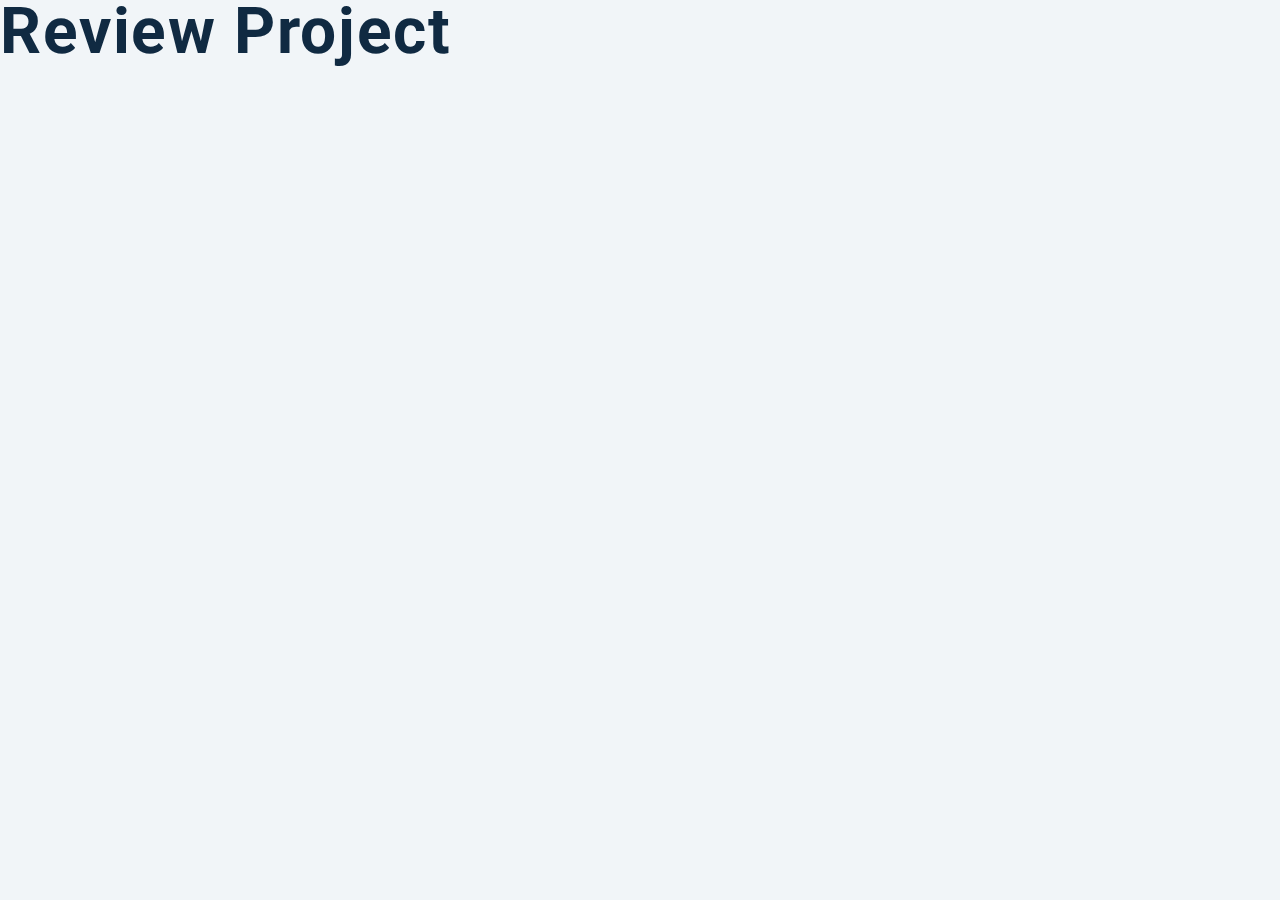
==== reviews/index.html @ f5af1331 "setup short js project repo" ====
<!DOCTYPE html>
<html lang="en">
  <head>
    <meta charset="UTF-8" />
    <meta name="viewport" content="width=device-width, initial-scale=1.0" />
    <title>Starter</title>
    <!-- font-awesome -->
    <link
      rel="stylesheet"
      href="https://cdnjs.cloudflare.com/ajax/libs/font-awesome/5.14.0/css/all.min.css"
    />

    <!-- styles -->
    <link rel="stylesheet" href="styles.css" />
  </head>
  <body>
    <h1>review project</h1>
    <!-- javascript -->
    <script src="app.js"></script>
  </body>
</html>
---- reviews/styles.css ----
/*
=============== 
Fonts
===============
*/
@import url("https://fonts.googleapis.com/css?family=Open+Sans|Roboto:400,700&display=swap");

/*
=============== 
Variables
===============
*/

:root {
  /* dark shades of primary color*/
  --clr-primary-1: hsl(205, 86%, 17%);
  --clr-primary-2: hsl(205, 77%, 27%);
  --clr-primary-3: hsl(205, 72%, 37%);
  --clr-primary-4: hsl(205, 63%, 48%);
  /* primary/main color */
  --clr-primary-5: hsl(205, 78%, 60%);
  /* lighter shades of primary color */
  --clr-primary-6: hsl(205, 89%, 70%);
  --clr-primary-7: hsl(205, 90%, 76%);
  --clr-primary-8: hsl(205, 86%, 81%);
  --clr-primary-9: hsl(205, 90%, 88%);
  --clr-primary-10: hsl(205, 100%, 96%);
  /* darkest grey - used for headings */
  --clr-grey-1: hsl(209, 61%, 16%);
  --clr-grey-2: hsl(211, 39%, 23%);
  --clr-grey-3: hsl(209, 34%, 30%);
  --clr-grey-4: hsl(209, 28%, 39%);
  /* grey used for paragraphs */
  --clr-grey-5: hsl(210, 22%, 49%);
  --clr-grey-6: hsl(209, 23%, 60%);
  --clr-grey-7: hsl(211, 27%, 70%);
  --clr-grey-8: hsl(210, 31%, 80%);
  --clr-grey-9: hsl(212, 33%, 89%);
  --clr-grey-10: hsl(210, 36%, 96%);
  --clr-white: #fff;
  --clr-red-dark: hsl(360, 67%, 44%);
  --clr-red-light: hsl(360, 71%, 66%);
  --clr-green-dark: hsl(125, 67%, 44%);
  --clr-green-light: hsl(125, 71%, 66%);
  --clr-black: #222;
  --ff-primary: "Roboto", sans-serif;
  --ff-secondary: "Open Sans", sans-serif;
  --transition: all 0.3s linear;
  --spacing: 0.1rem;
  --radius: 0.25rem;
  --light-shadow: 0 5px 15px rgba(0, 0, 0, 0.1);
  --dark-shadow: 0 5px 15px rgba(0, 0, 0, 0.2);
  --max-width: 1170px;
  --fixed-width: 620px;
}
/*
=============== 
Global Styles
===============
*/

*,
::after,
::before {
  margin: 0;
  padding: 0;
  box-sizing: border-box;
}
body {
  font-family: var(--ff-secondary);
  background: var(--clr-grey-10);
  color: var(--clr-grey-1);
  line-height: 1.5;
  font-size: 0.875rem;
}
ul {
  list-style-type: none;
}
a {
  text-decoration: none;
}
h1,
h2,
h3,
h4 {
  letter-spacing: var(--spacing);
  text-transform: capitalize;
  line-height: 1.25;
  margin-bottom: 0.75rem;
  font-family: var(--ff-primary);
}
h1 {
  font-size: 3rem;
}
h2 {
  font-size: 2rem;
}
h3 {
  font-size: 1.25rem;
}
h4 {
  font-size: 0.875rem;
}
p {
  margin-bottom: 1.25rem;
  color: var(--clr-grey-5);
}
@media screen and (min-width: 800px) {
  h1 {
    font-size: 4rem;
  }
  h2 {
    font-size: 2.5rem;
  }
  h3 {
    font-size: 1.75rem;
  }
  h4 {
    font-size: 1rem;
  }
  body {
    font-size: 1rem;
  }
  h1,
  h2,
  h3,
  h4 {
    line-height: 1;
  }
}
/*  global classes */

/* section */
.section {
  padding: 5rem 0;
}

.section-center {
  width: 90vw;
  margin: 0 auto;
  max-width: 1170px;
}
@media screen and (min-width: 992px) {
  .section-center {
    width: 95vw;
  }
}
main {
  min-height: 100vh;
  display: grid;
  place-items: center;
}

/*
=============== 
Reviews
===============
*/
main {
  min-height: 100vh;
  display: grid;
  place-items: center;
}
.title {
  text-align: center;
  margin-bottom: 4rem;
}
.underline {
  height: 0.25rem;
  width: 5rem;
  background: var(--clr-primary-5);
  margin-left: auto;
  margin-right: auto;
}
.container {
  width: 80vw;
  max-width: var(--fixed-width);
}
.review {
  background: var(--clr-white);
  padding: 1.5rem 2rem;
  border-radius: var(--radius);
  box-shadow: var(--light-shadow);
  transition: var(--transition);
  text-align: center;
}
.review:hover {
  box-shadow: var(--dark-shadow);
}
.img-container {
  position: relative;
  width: 150px;
  height: 150px;
  border-radius: 50%;
  margin: 0 auto;
  margin-bottom: 1.5rem;
}
#person-img {
  width: 100%;
  display: block;
  height: 100%;
  object-fit: cover;
  border-radius: 50%;
  position: relative;
}
.img-container::after {
  font-family: "Font Awesome 5 Free";
  font-weight: 900;
  content: "\f10e";
  position: absolute;
  top: 0;
  left: 0;
  width: 2.5rem;
  height: 2.5rem;
  display: grid;
  place-items: center;
  border-radius: 50%;
  transform: translateY(25%);
  background: var(--clr-primary-5);
  color: var(--clr-white);
}
.img-container::before {
  content: "";
  width: 100%;
  height: 100%;
  background: var(--clr-primary-5);
  position: absolute;
  top: -0.25rem;
  right: -0.5rem;
  border-radius: 50%;
}
#author {
  margin-bottom: 0.25rem;
}
#job {
  margin-bottom: 0.5rem;
  text-transform: uppercase;
  color: var(--clr-primary-5);
  font-size: 0.85rem;
}
#info {
  margin-bottom: 0.75rem;
}
.prev-btn,
.next-btn {
  color: var(--clr-primary-7);
  font-size: 1.25rem;
  background: transparent;
  border-color: transparent;
  margin: 0 0.5rem;
  transition: var(--transition);
  cursor: pointer;
}
.prev-btn:hover,
.next-btn:hover {
  color: var(--clr-primary-5);
}
.random-btn {
  margin-top: 0.5rem;
  background: var(--clr-primary-10);
  color: var(--clr-primary-5);
  padding: 0.25rem 0.5rem;
  text-transform: capitalize;
  border-radius: var(--radius);
  transition: var(--transition);
  border-color: var(--clr-primary-5);
  cursor: pointer;
}
.random-btn:hover {
  background: var(--clr-primary-5);
  color: var(--clr-primary-1);
}
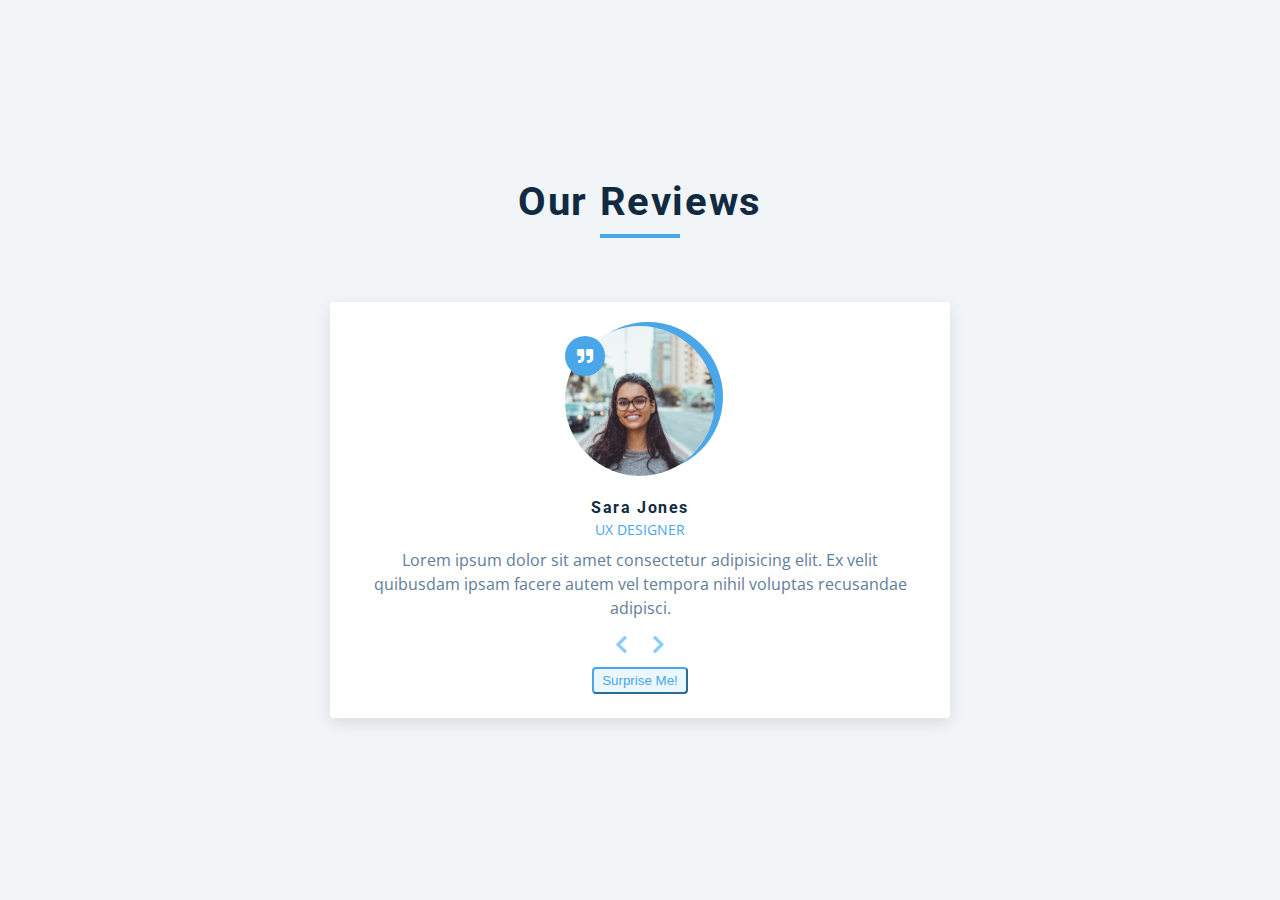
==== commit 5ce17b19: "setup html for reviews project + gitignore" ====
--- a/reviews/index.html
+++ b/reviews/index.html
@@ -1,21 +1,56 @@
 <!DOCTYPE html>
 <html lang="en">
-  <head>
-    <meta charset="UTF-8" />
-    <meta name="viewport" content="width=device-width, initial-scale=1.0" />
-    <title>Starter</title>
-    <!-- font-awesome -->
-    <link
-      rel="stylesheet"
-      href="https://cdnjs.cloudflare.com/ajax/libs/font-awesome/5.14.0/css/all.min.css"
-    />
 
-    <!-- styles -->
-    <link rel="stylesheet" href="styles.css" />
-  </head>
-  <body>
-    <h1>review project</h1>
-    <!-- javascript -->
-    <script src="app.js"></script>
-  </body>
-</html>
+<head>
+  <meta charset="UTF-8" />
+  <meta name="viewport" content="width=device-width, initial-scale=1.0" />
+  <title>Starter</title>
+  <!-- font-awesome -->
+  <link rel="stylesheet" href="https://cdnjs.cloudflare.com/ajax/libs/font-awesome/5.14.0/css/all.min.css" />
+
+  <!-- styles -->
+  <link rel="stylesheet" href="styles.css" />
+</head>
+
+<body>
+  <main>
+    <section class="container">
+      <!-- title -->
+      <div class="title">
+        <h2>our reviews</h2>
+        <div class="underline"></div>
+      </div>
+
+      <!-- review -->
+      <article class="review">
+        <div class="img-container">
+          <img src="./person-1.jpeg" id="person-img" alt="">
+        </div>
+        <h4 id="author">sara jones</h4>
+        <p id="job">ux designer</p>
+        <p id="info">
+          Lorem ipsum dolor sit amet consectetur adipisicing elit. Ex velit quibusdam ipsam facere autem vel tempora
+          nihil voluptas recusandae adipisci.
+        </p>
+
+        <!-- buttons -->
+        <div class="button-container">
+          <button class="prev-btn">
+            <i class="fas fa-chevron-left"></i>
+          </button>
+          <button class="prev-btn">
+            <i class="fas fa-chevron-right"></i>
+          </button>
+        </div>
+
+        <!-- random button -->
+        <button class="random-btn">surprise me!</button>
+
+      </article>
+    </section>
+  </main>
+  <!-- javascript -->
+  <script src="app.js"></script>
+</body>
+
+</html>